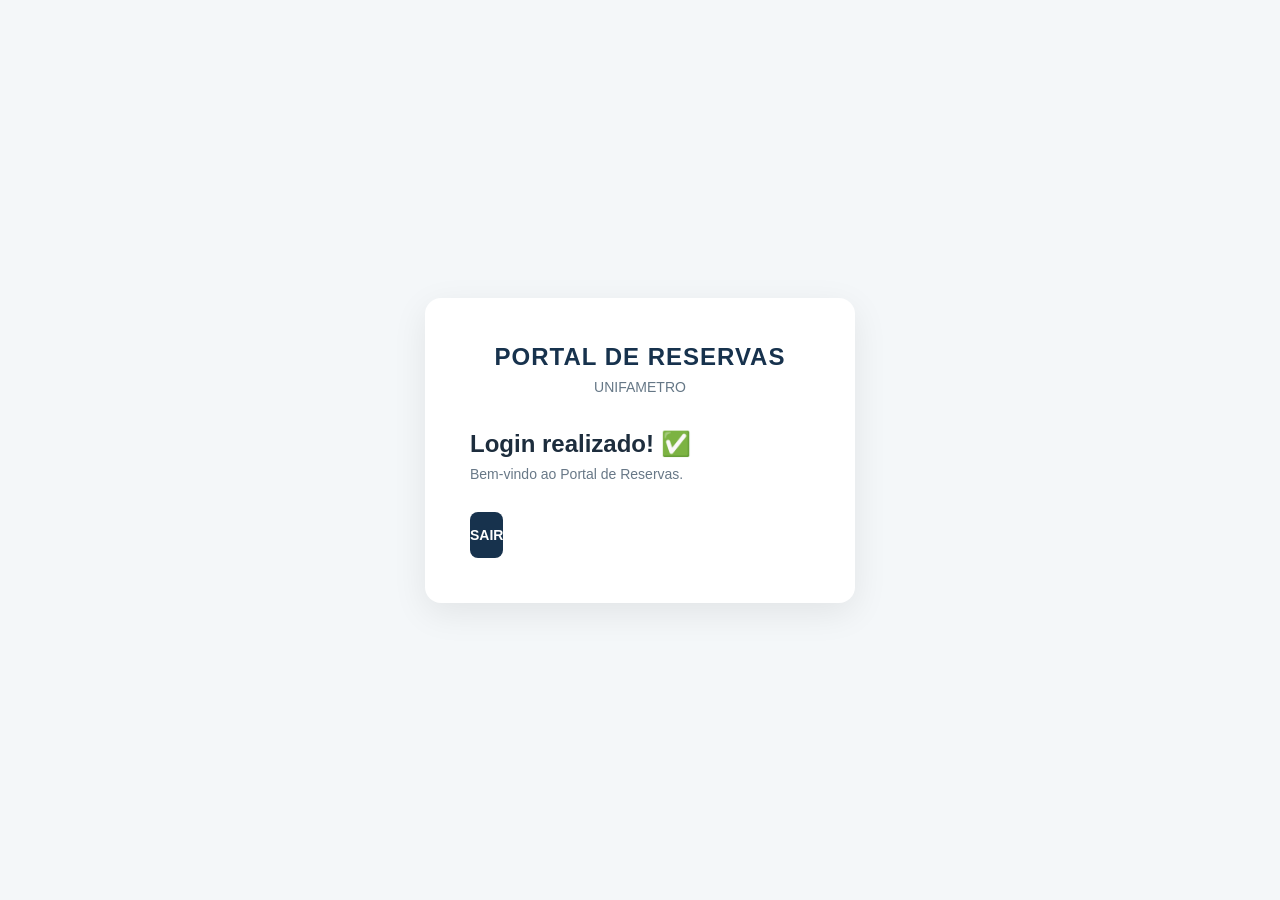
==== dashboard.html @ a9b64d95 "Create dashboard.html" ====
<!DOCTYPE html>
<html lang="pt-BR">

<head>

    <meta charset="UTF-8">

    <meta
        name="viewport"
        content="width=device-width, initial-scale=1.0"
    >

    <title>Portal de Reservas</title>

    <link rel="stylesheet" href="style.css">

</head>

<body>

    <main class="login-container">

        <section class="login-card">

            <div class="logo-area">

                <h1>PORTAL DE RESERVAS</h1>

                <p>UNIFAMETRO</p>

            </div>

            <div class="login-title">

                <h2>Login realizado! ✅</h2>

                <p>
                    Bem-vindo ao Portal de Reservas.
                </p>

            </div>

            <button onclick="logout()">
                SAIR
            </button>

        </section>

    </main>

    <script>

        function logout() {

            localStorage.removeItem("access_token");

            localStorage.removeItem("refresh_token");

            window.location.href = "index.html";

        }

    </script>

</body>

</html>
---- style.css ----
* {
    box-sizing: border-box;
    margin: 0;
    padding: 0;
}

body {
    font-family: Arial, Helvetica, sans-serif;
    background: #f4f7f9;
    min-height: 100vh;
}

.login-container {
    min-height: 100vh;
    display: flex;
    justify-content: center;
    align-items: center;
    padding: 20px;
}

.login-card {
    width: 100%;
    max-width: 430px;
    background: white;
    padding: 45px;
    border-radius: 16px;
    box-shadow: 0 10px 35px rgba(0,0,0,0.08);
}

.logo-area {
    text-align: center;
    margin-bottom: 35px;
}

.logo-area h1 {
    font-size: 24px;
    color: #17324d;
    letter-spacing: 1px;
}

.logo-area p {
    margin-top: 8px;
    color: #657786;
    font-size: 14px;
}

.login-title {
    margin-bottom: 25px;
}

.login-title h2 {
    color: #1d2d3d;
    margin-bottom: 8px;
}

.login-title p {
    color: #687887;
    font-size: 14px;
}

form {
    display: flex;
    flex-direction: column;
}

label {
    margin-bottom: 7px;
    color: #354656;
    font-size: 14px;
    font-weight: bold;
}

input {
    height: 46px;
    padding: 0 14px;
    border: 1px solid #d6dde3;
    border-radius: 8px;
    margin-bottom: 20px;
    font-size: 14px;
}

input:focus {
    outline: none;
    border-color: #387a9b;
}

button {
    height: 46px;
    border: none;
    border-radius: 8px;
    background: #17324d;
    color: white;
    font-size: 14px;
    font-weight: bold;
    cursor: pointer;
    margin-top: 5px;
}

button:hover {
    opacity: 0.9;
}

#message {
    margin-top: 15px;
    text-align: center;
    font-size: 14px;
}
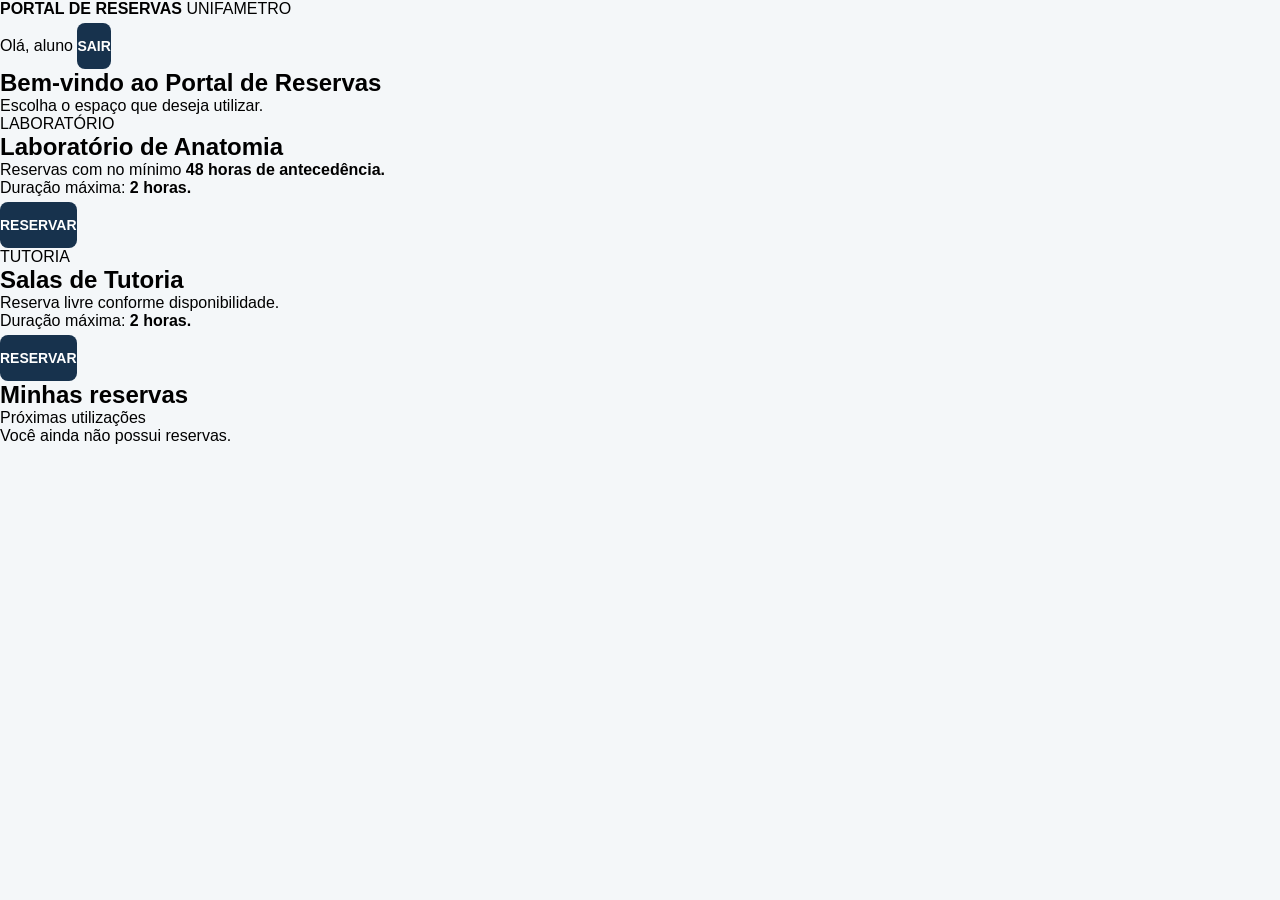
==== commit f0bb13ff: "Update dashboard.html" ====
--- a/dashboard.html
+++ b/dashboard.html
@@ -10,7 +10,7 @@
         content="width=device-width, initial-scale=1.0"
     >
 
-    <title>Portal de Reservas</title>
+    <title>Portal de Reservas | UNIFAMETRO</title>
 
     <link rel="stylesheet" href="style.css">
 
@@ -18,37 +18,156 @@
 
 <body>
 
-    <main class="login-container">
+    <header class="topbar">
 
-        <section class="login-card">
+        <div>
+            <strong>PORTAL DE RESERVAS</strong>
+            <span>UNIFAMETRO</span>
+        </div>
 
-            <div class="logo-area">
+        <div class="user-area">
+            <span>Olá, aluno</span>
 
-                <h1>PORTAL DE RESERVAS</h1>
+            <button
+                class="logout-button"
+                onclick="logout()"
+            >
+                SAIR
+            </button>
+        </div>
 
-                <p>UNIFAMETRO</p>
+    </header>
+
+
+    <main class="dashboard">
+
+        <section class="welcome">
+
+            <h1>Bem-vindo ao Portal de Reservas</h1>
+
+            <p>
+                Escolha o espaço que deseja utilizar.
+            </p>
+
+        </section>
+
+
+        <section class="reservation-options">
+
+            <div class="reservation-card">
+
+                <div class="card-content">
+
+                    <span class="card-label">
+                        LABORATÓRIO
+                    </span>
+
+                    <h2>
+                        Laboratório de Anatomia
+                    </h2>
+
+                    <p>
+                        Reservas com no mínimo
+                        <strong>48 horas de antecedência.</strong>
+                    </p>
+
+                    <p>
+                        Duração máxima:
+                        <strong>2 horas.</strong>
+                    </p>
+
+                </div>
+
+                <button
+                    class="primary-button"
+                    onclick="abrirLaboratorios()"
+                >
+                    RESERVAR
+                </button>
 
             </div>
 
-            <div class="login-title">
 
-                <h2>Login realizado! ✅</h2>
+            <div class="reservation-card">
+
+                <div class="card-content">
+
+                    <span class="card-label">
+                        TUTORIA
+                    </span>
+
+                    <h2>
+                        Salas de Tutoria
+                    </h2>
+
+                    <p>
+                        Reserva livre conforme
+                        disponibilidade.
+                    </p>
+
+                    <p>
+                        Duração máxima:
+                        <strong>2 horas.</strong>
+                    </p>
+
+                </div>
+
+                <button
+                    class="primary-button"
+                    onclick="abrirTutorias()"
+                >
+                    RESERVAR
+                </button>
+
+            </div>
+
+        </section>
+
+
+        <section class="my-reservations">
+
+            <div class="section-title">
+
+                <h2>Minhas reservas</h2>
+
+                <span>
+                    Próximas utilizações
+                </span>
+
+            </div>
+
+            <div class="empty-reservations">
 
                 <p>
-                    Bem-vindo ao Portal de Reservas.
+                    Você ainda não possui reservas.
                 </p>
 
             </div>
-
-            <button onclick="logout()">
-                SAIR
-            </button>
 
         </section>
 
     </main>
 
+
     <script>
+
+        function abrirLaboratorios() {
+
+            alert(
+                "A próxima etapa será escolher o laboratório, data e horário."
+            );
+
+        }
+
+
+        function abrirTutorias() {
+
+            alert(
+                "A próxima etapa será escolher a sala, data e horário."
+            );
+
+        }
+
 
         function logout() {
 
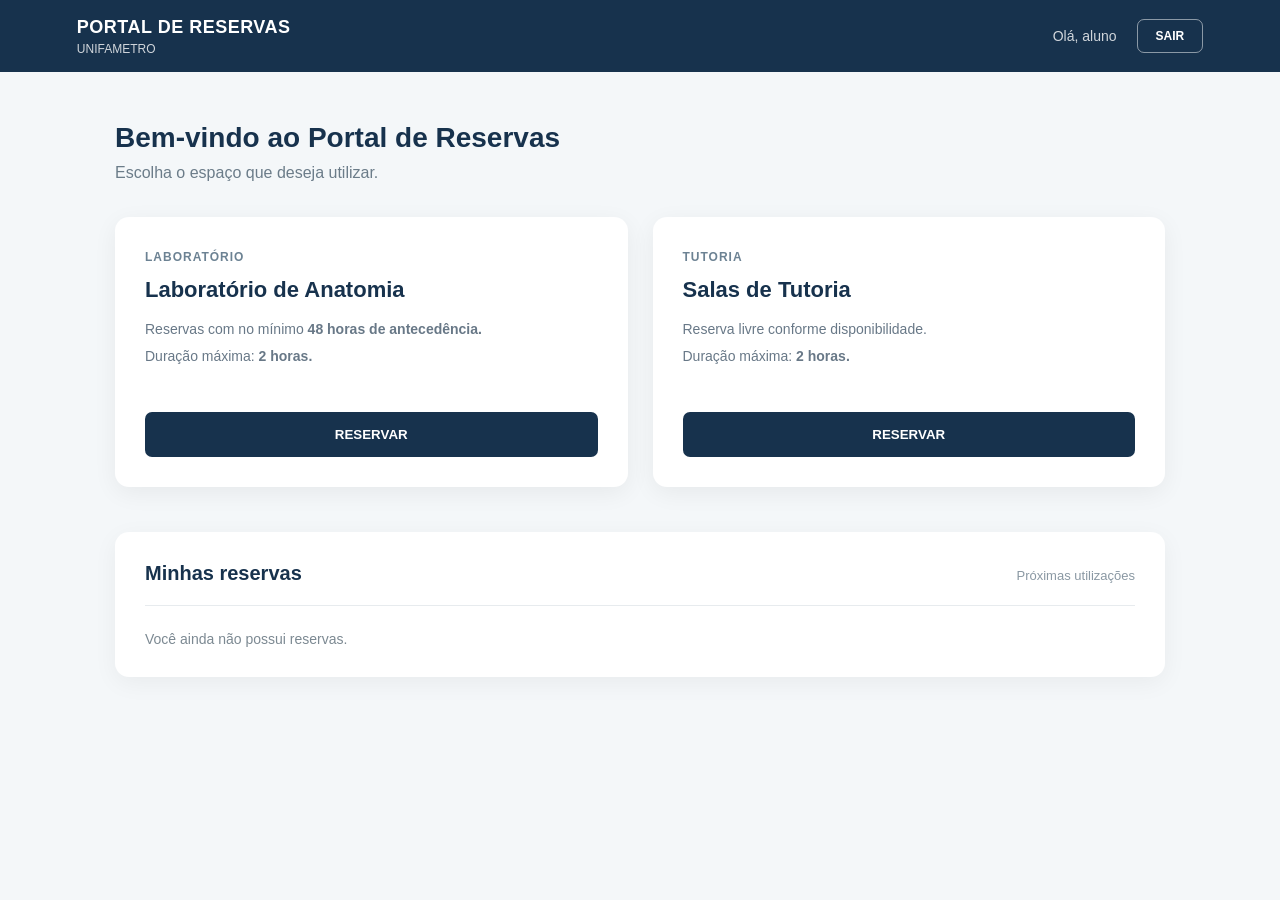
==== commit 809e0a39: "Update dashboard.html" ====
--- a/dashboard.html
+++ b/dashboard.html
@@ -153,6 +153,19 @@
 
         function abrirLaboratorios() {
 
+    window.location.href =
+        "reservar.html";
+
+}
+
+
+function abrirTutorias() {
+
+    window.location.href =
+        "reservar.html";
+
+}
+
             alert(
                 "A próxima etapa será escolher o laboratório, data e horário."
             );
--- a/style.css
+++ b/style.css
@@ -7,101 +7,286 @@
 body {
     font-family: Arial, Helvetica, sans-serif;
     background: #f4f7f9;
+    color: #243746;
     min-height: 100vh;
 }
 
-.login-container {
-    min-height: 100vh;
-    display: flex;
-    justify-content: center;
-    align-items: center;
-    padding: 20px;
-}
-
-.login-card {
-    width: 100%;
-    max-width: 430px;
-    background: white;
-    padding: 45px;
-    border-radius: 16px;
-    box-shadow: 0 10px 35px rgba(0,0,0,0.08);
-}
-
-.logo-area {
-    text-align: center;
-    margin-bottom: 35px;
-}
-
-.logo-area h1 {
-    font-size: 24px;
-    color: #17324d;
-    letter-spacing: 1px;
-}
-
-.logo-area p {
-    margin-top: 8px;
-    color: #657786;
-    font-size: 14px;
-}
-
-.login-title {
-    margin-bottom: 25px;
-}
-
-.login-title h2 {
-    color: #1d2d3d;
-    margin-bottom: 8px;
-}
-
-.login-title p {
-    color: #687887;
-    font-size: 14px;
-}
-
-form {
-    display: flex;
-    flex-direction: column;
-}
-
-label {
-    margin-bottom: 7px;
-    color: #354656;
-    font-size: 14px;
-    font-weight: bold;
-}
-
-input {
-    height: 46px;
-    padding: 0 14px;
-    border: 1px solid #d6dde3;
-    border-radius: 8px;
-    margin-bottom: 20px;
-    font-size: 14px;
-}
-
-input:focus {
-    outline: none;
-    border-color: #387a9b;
-}
-
-button {
-    height: 46px;
-    border: none;
-    border-radius: 8px;
+
+/* =========================
+   BARRA SUPERIOR
+========================= */
+
+.topbar {
     background: #17324d;
     color: white;
+
+    min-height: 72px;
+
+    padding: 0 6%;
+
+    display: flex;
+    align-items: center;
+    justify-content: space-between;
+}
+
+.topbar strong {
+    display: block;
+    font-size: 18px;
+    letter-spacing: 0.5px;
+}
+
+.topbar span {
+    display: block;
+    font-size: 12px;
+    margin-top: 4px;
+    opacity: 0.8;
+}
+
+.user-area {
+    display: flex;
+    align-items: center;
+    gap: 20px;
+}
+
+.user-area > span {
+    margin: 0;
     font-size: 14px;
+}
+
+
+/* =========================
+   BOTÃO SAIR
+========================= */
+
+.logout-button {
+    border: 1px solid rgba(255,255,255,0.5);
+
+    background: transparent;
+
+    color: white;
+
+    padding: 9px 18px;
+
+    border-radius: 7px;
+
+    cursor: pointer;
+
+    font-size: 12px;
+
     font-weight: bold;
+}
+
+.logout-button:hover {
+    background: rgba(255,255,255,0.1);
+}
+
+
+/* =========================
+   CONTEÚDO
+========================= */
+
+.dashboard {
+    max-width: 1100px;
+
+    margin: 0 auto;
+
+    padding: 50px 25px;
+}
+
+
+/* =========================
+   BOAS-VINDAS
+========================= */
+
+.welcome {
+    margin-bottom: 35px;
+}
+
+.welcome h1 {
+    font-size: 28px;
+    color: #17324d;
+    margin-bottom: 10px;
+}
+
+.welcome p {
+    color: #6b7c89;
+}
+
+
+/* =========================
+   CARDS
+========================= */
+
+.reservation-options {
+    display: grid;
+
+    grid-template-columns:
+        repeat(2, 1fr);
+
+    gap: 25px;
+
+    margin-bottom: 45px;
+}
+
+.reservation-card {
+    background: white;
+
+    border-radius: 14px;
+
+    padding: 30px;
+
+    min-height: 270px;
+
+    box-shadow:
+        0 6px 25px rgba(0,0,0,0.06);
+
+    display: flex;
+
+    flex-direction: column;
+
+    justify-content: space-between;
+}
+
+.card-label {
+    font-size: 12px;
+
+    font-weight: bold;
+
+    letter-spacing: 1px;
+
+    color: #6c8293;
+}
+
+.reservation-card h2 {
+    margin-top: 12px;
+
+    margin-bottom: 15px;
+
+    color: #17324d;
+
+    font-size: 22px;
+}
+
+.card-content p {
+    color: #687887;
+
+    font-size: 14px;
+
+    line-height: 1.6;
+
+    margin-bottom: 5px;
+}
+
+
+/* =========================
+   BOTÃO PRINCIPAL
+========================= */
+
+.primary-button {
+    width: 100%;
+
+    height: 45px;
+
+    border: none;
+
+    border-radius: 7px;
+
+    background: #17324d;
+
+    color: white;
+
+    font-weight: bold;
+
     cursor: pointer;
-    margin-top: 5px;
-}
-
-button:hover {
+
+    margin-top: 25px;
+}
+
+.primary-button:hover {
     opacity: 0.9;
 }
 
-#message {
-    margin-top: 15px;
-    text-align: center;
+
+/* =========================
+   MINHAS RESERVAS
+========================= */
+
+.my-reservations {
+    background: white;
+
+    border-radius: 14px;
+
+    padding: 30px;
+
+    box-shadow:
+        0 6px 25px rgba(0,0,0,0.05);
+}
+
+.section-title {
+    display: flex;
+
+    align-items: baseline;
+
+    justify-content: space-between;
+
+    margin-bottom: 20px;
+}
+
+.section-title h2 {
+    font-size: 20px;
+
+    color: #17324d;
+}
+
+.section-title span {
+    color: #8a98a3;
+
+    font-size: 13px;
+}
+
+.empty-reservations {
+    border-top: 1px solid #e7ebee;
+
+    padding-top: 25px;
+
+    color: #7c8992;
+
     font-size: 14px;
 }
+
+
+/* =========================
+   RESPONSIVO
+========================= */
+
+@media (max-width: 700px) {
+
+    .topbar {
+        padding: 15px 20px;
+
+        flex-direction: column;
+
+        align-items: flex-start;
+
+        gap: 15px;
+    }
+
+    .user-area {
+        width: 100%;
+
+        justify-content: space-between;
+    }
+
+    .dashboard {
+        padding: 30px 15px;
+    }
+
+    .reservation-options {
+        grid-template-columns: 1fr;
+    }
+
+    .welcome h1 {
+        font-size: 23px;
+    }
+
+}
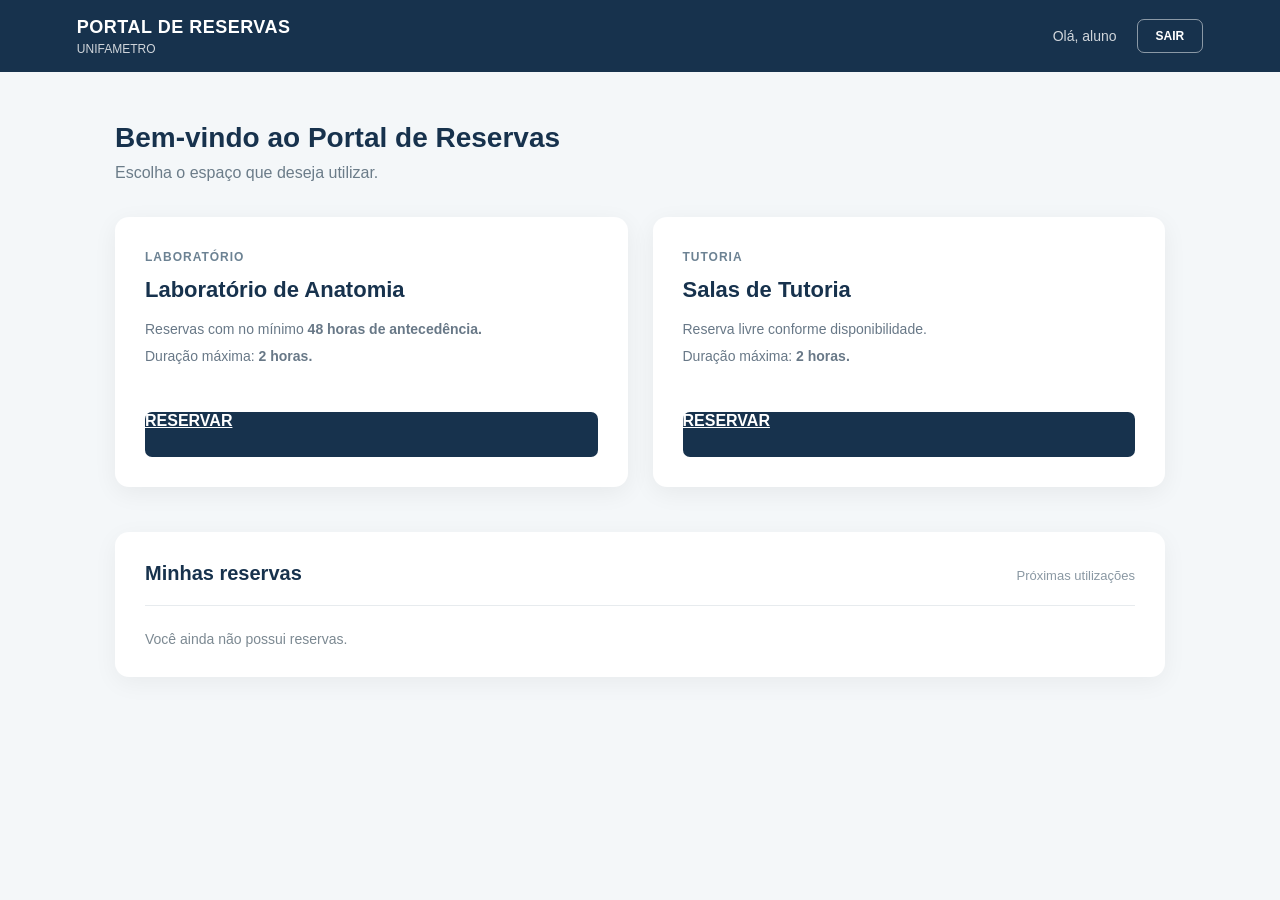
==== commit e0131c73: "Update dashboard.html" ====
--- a/dashboard.html
+++ b/dashboard.html
@@ -18,6 +18,11 @@
 
 <body>
 
+
+    <!-- =========================
+         BARRA SUPERIOR
+    ========================== -->
+
     <header class="topbar">
 
         <div>
@@ -25,7 +30,9 @@
             <span>UNIFAMETRO</span>
         </div>
 
+
         <div class="user-area">
+
             <span>Olá, aluno</span>
 
             <button
@@ -34,16 +41,27 @@
             >
                 SAIR
             </button>
+
         </div>
 
     </header>
 
 
+
+    <!-- =========================
+         CONTEÚDO
+    ========================== -->
+
     <main class="dashboard">
 
+
+        <!-- BOAS-VINDAS -->
+
         <section class="welcome">
 
-            <h1>Bem-vindo ao Portal de Reservas</h1>
+            <h1>
+                Bem-vindo ao Portal de Reservas
+            </h1>
 
             <p>
                 Escolha o espaço que deseja utilizar.
@@ -52,7 +70,15 @@
         </section>
 
 
+
+        <!-- =========================
+             OPÇÕES
+        ========================== -->
+
         <section class="reservation-options">
+
+
+            <!-- LABORATÓRIO -->
 
             <div class="reservation-card">
 
@@ -68,25 +94,33 @@
 
                     <p>
                         Reservas com no mínimo
-                        <strong>48 horas de antecedência.</strong>
+                        <strong>
+                            48 horas de antecedência.
+                        </strong>
                     </p>
 
                     <p>
                         Duração máxima:
-                        <strong>2 horas.</strong>
+                        <strong>
+                            2 horas.
+                        </strong>
                     </p>
 
                 </div>
 
-                <button
+
+                <a
+                    href="reservar.html"
                     class="primary-button"
-                    onclick="abrirLaboratorios()"
                 >
                     RESERVAR
-                </button>
-
-            </div>
-
+                </a>
+
+            </div>
+
+
+
+            <!-- SALA DE TUTORIA -->
 
             <div class="reservation-card">
 
@@ -107,28 +141,39 @@
 
                     <p>
                         Duração máxima:
-                        <strong>2 horas.</strong>
+                        <strong>
+                            2 horas.
+                        </strong>
                     </p>
 
                 </div>
 
-                <button
+
+                <a
+                    href="reservar.html"
                     class="primary-button"
-                    onclick="abrirTutorias()"
                 >
                     RESERVAR
-                </button>
-
-            </div>
+                </a>
+
+            </div>
+
 
         </section>
 
 
+
+        <!-- =========================
+             MINHAS RESERVAS
+        ========================== -->
+
         <section class="my-reservations">
 
             <div class="section-title">
 
-                <h2>Minhas reservas</h2>
+                <h2>
+                    Minhas reservas
+                </h2>
 
                 <span>
                     Próximas utilizações
@@ -136,6 +181,7 @@
 
             </div>
 
+
             <div class="empty-reservations">
 
                 <p>
@@ -146,54 +192,35 @@
 
         </section>
 
+
     </main>
 
 
+
+    <!-- =========================
+         SAIR
+    ========================== -->
+
     <script>
 
-        function abrirLaboratorios() {
-
-    window.location.href =
-        "reservar.html";
-
-}
-
-
-function abrirTutorias() {
-
-    window.location.href =
-        "reservar.html";
-
-}
-
-            alert(
-                "A próxima etapa será escolher o laboratório, data e horário."
+        function logout() {
+
+            localStorage.removeItem(
+                "access_token"
             );
 
+            localStorage.removeItem(
+                "refresh_token"
+            );
+
+            window.location.href =
+                "index.html";
+
         }
 
-
-        function abrirTutorias() {
-
-            alert(
-                "A próxima etapa será escolher a sala, data e horário."
-            );
-
-        }
-
-
-        function logout() {
-
-            localStorage.removeItem("access_token");
-
-            localStorage.removeItem("refresh_token");
-
-            window.location.href = "index.html";
-
-        }
-
     </script>
 
+
 </body>
 
 </html>
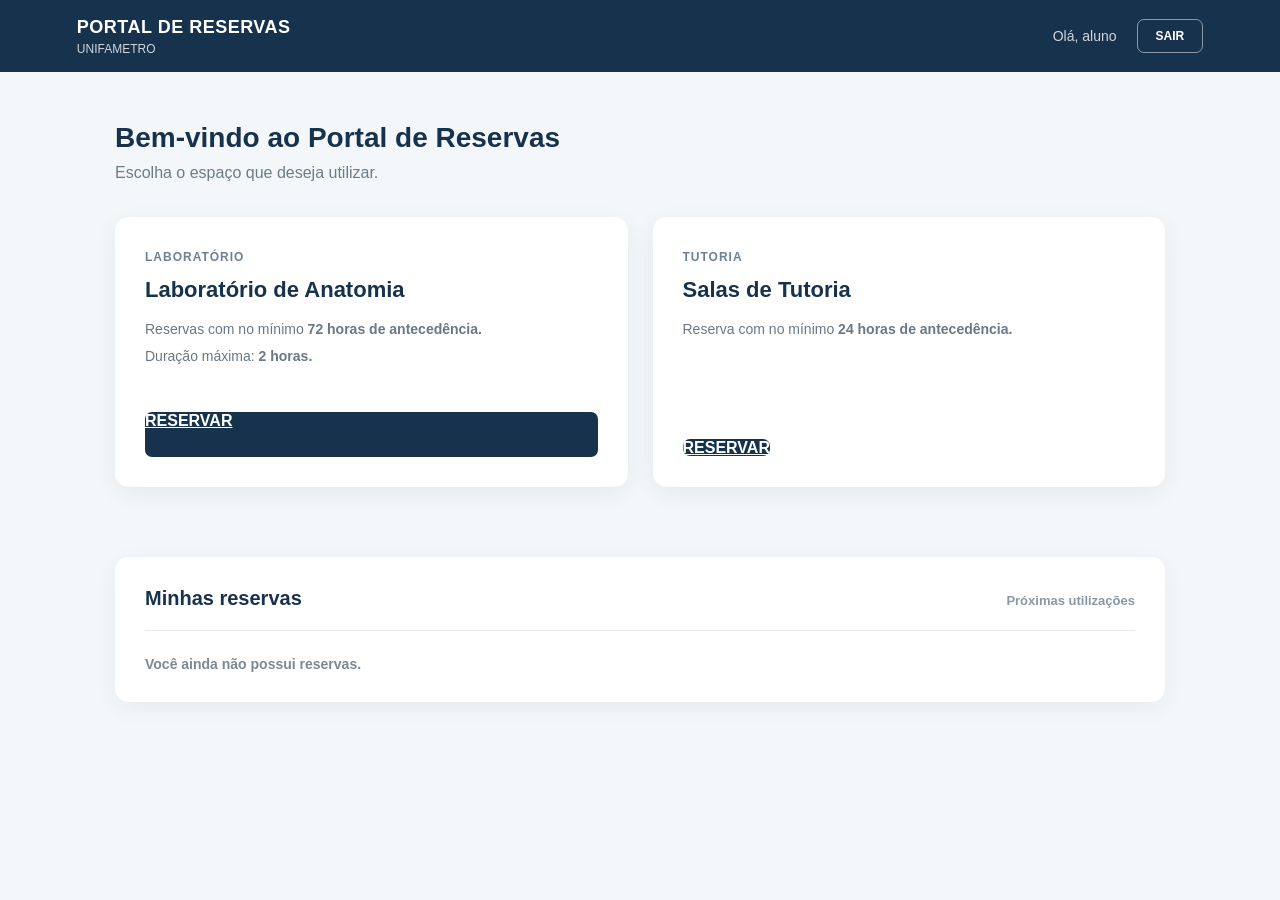
==== commit 28cadb19: "Update dashboard.html" ====
--- a/dashboard.html
+++ b/dashboard.html
@@ -95,7 +95,7 @@
                     <p>
                         Reservas com no mínimo
                         <strong>
-                            48 horas de antecedência.
+                            72 horas de antecedência.
                         </strong>
                     </p>
 
@@ -135,15 +135,10 @@
                     </h2>
 
                     <p>
-                        Reserva livre conforme
-                        disponibilidade.
-                    </p>
-
-                    <p>
-                        Duração máxima:
-                        <strong>
-                            2 horas.
-                        </strong>
+                        Reserva com no mínimo
+                        <strong>
+                            24 horas de antecedência.
+                        <strong>
                     </p>
 
                 </div>
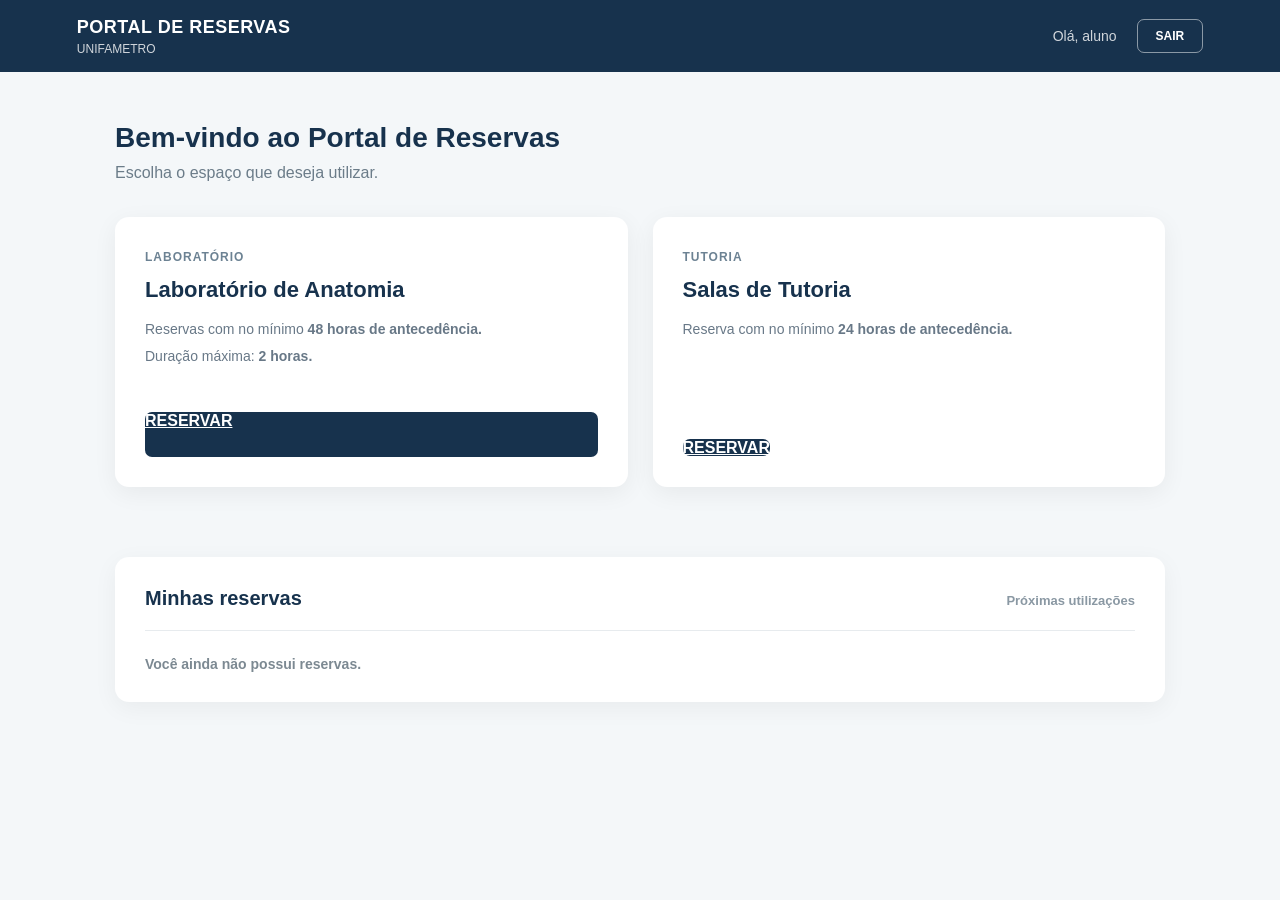
==== commit 493ceaf9: "Update dashboard.html" ====
--- a/dashboard.html
+++ b/dashboard.html
@@ -95,7 +95,7 @@
                     <p>
                         Reservas com no mínimo
                         <strong>
-                            72 horas de antecedência.
+                            48 horas de antecedência.
                         </strong>
                     </p>
 
